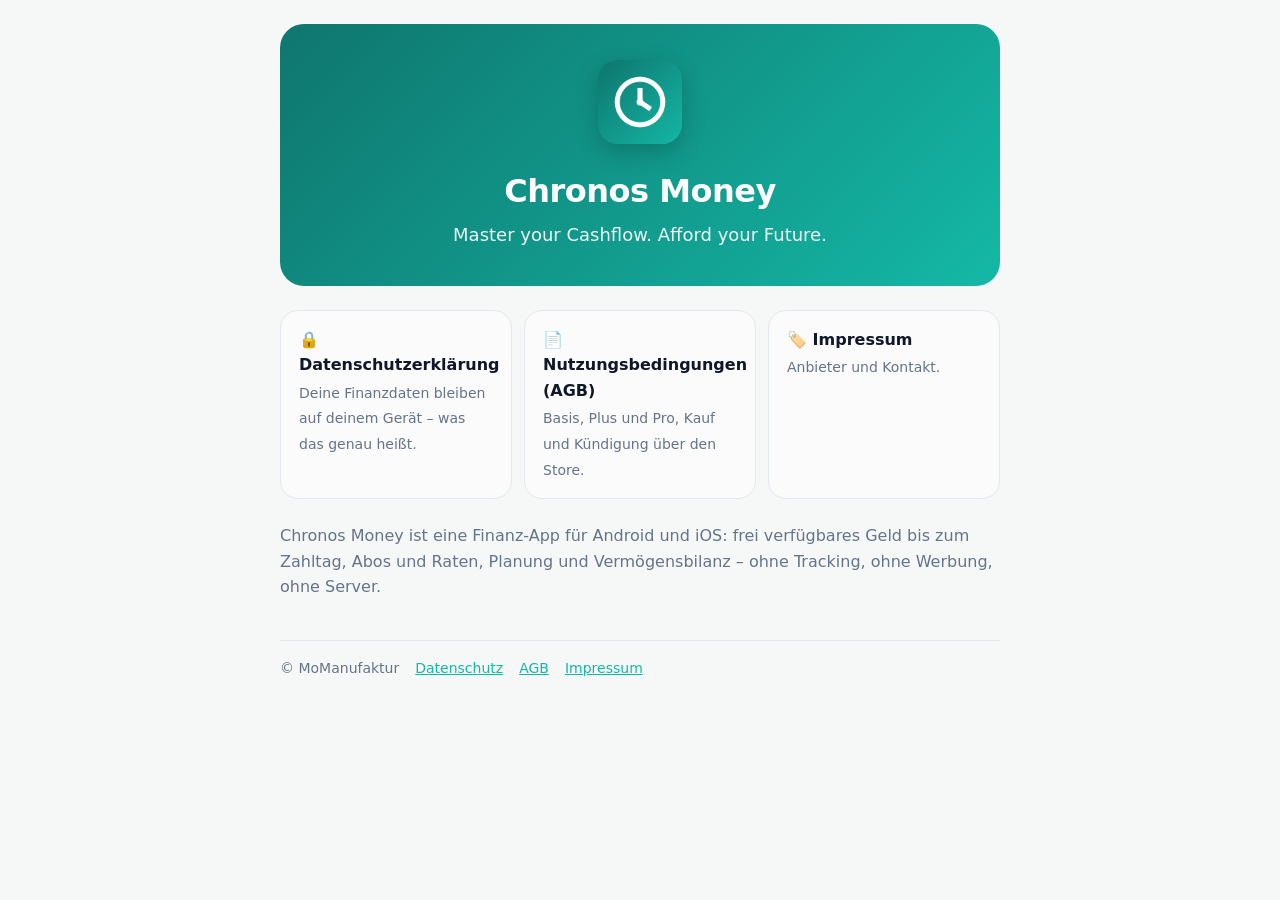
==== index.html @ 9bfb9882 "Rechtstexte für Chronos Money: Datenschutz, AGB, Impressum Co-Authored-By: Claude Opus 5.5 <noreply@" ====
<!doctype html>
<html lang="de">
<head>
<meta charset="utf-8">
<meta name="viewport" content="width=device-width, initial-scale=1">
<title>Chronos Money – Rechtliches</title>
<meta name="description" content="Datenschutzerklärung, Nutzungsbedingungen und Impressum der App Chronos Money von MoManufaktur.">

<meta name="theme-color" content="#0f766e">
<link rel="icon" href="icons/favicon.png">
<link rel="apple-touch-icon" href="icons/apple-touch-icon.png">
<link rel="stylesheet" href="style.css">
</head>
<body>
<main class="wrap">
<section class="hero">
  <img src="icons/icon-512.png" alt="Chronos Money Logo">
  <h1>Chronos Money</h1>
  <p>Master your Cashflow. Afford your Future.</p>
</section>
<div class="grid">
  <a class="card linkcard" href="datenschutz.html"><b>🔒 Datenschutzerklärung</b><span>Deine Finanzdaten bleiben auf deinem Gerät – was das genau heißt.</span></a>
  <a class="card linkcard" href="agb.html"><b>📄 Nutzungsbedingungen (AGB)</b><span>Basis, Plus und Pro, Kauf und Kündigung über den Store.</span></a>
  <a class="card linkcard" href="impressum.html"><b>🏷️ Impressum</b><span>Anbieter und Kontakt.</span></a>
</div>
<p class="muted">Chronos Money ist eine Finanz-App für Android und iOS: frei verfügbares Geld bis zum Zahltag, Abos und Raten, Planung und Vermögensbilanz – ohne Tracking, ohne Werbung, ohne Server.</p>
<footer><span>© MoManufaktur</span><a href="datenschutz.html">Datenschutz</a><a href="agb.html">AGB</a><a href="impressum.html">Impressum</a></footer>
</main>
</body>
</html>
---- style.css ----
:root{--ink:#0f172a;--muted:#64748b;--line:#e2e8f0;--bg:#f6f8f7;--accent:#0f766e;--accent2:#14b8a6;--soft:#e6f4f1}
@media (prefers-color-scheme:dark){:root{--ink:#e5e7eb;--muted:#94a3b8;--line:#1f2a2a;--bg:#0b1312;--soft:#12302c}}
*{box-sizing:border-box}html{-webkit-text-size-adjust:100%}
body{margin:0;font:16px/1.6 system-ui,-apple-system,"Segoe UI",Roboto,Helvetica,Arial,sans-serif;color:var(--ink);background:var(--bg)}
a{color:var(--accent2)}a:hover{text-decoration:none}
.wrap{max-width:760px;margin:0 auto;padding:24px 20px 48px}
header.top{display:flex;align-items:center;gap:10px;padding:14px 20px;max-width:760px;margin:0 auto}
header.top img{width:32px;height:32px;border-radius:8px}header.top a{color:var(--ink);text-decoration:none;font-weight:700}
.hero{background:linear-gradient(135deg,#0f766e,#14b8a6);color:#fff;border-radius:24px;padding:36px 28px;text-align:center}
.hero img{width:84px;height:84px;border-radius:20px;box-shadow:0 8px 24px rgba(0,0,0,.2)}
.hero h1{margin:14px 0 4px;font-size:32px;letter-spacing:-.5px}.hero p{margin:0;opacity:.92;font-size:18px}
.btns{display:flex;flex-wrap:wrap;gap:10px;justify-content:center;margin-top:22px}
.btn{display:inline-block;padding:13px 22px;border-radius:14px;background:#fff;color:#0f766e;font-weight:700;text-decoration:none}
.btn.alt{background:rgba(255,255,255,.16);color:#fff;border:1px solid rgba(255,255,255,.4)}
.grid{display:grid;grid-template-columns:repeat(auto-fit,minmax(200px,1fr));gap:12px;margin:24px 0}
.card{background:color-mix(in srgb,var(--bg) 60%,#fff 40%);border:1px solid var(--line);border-radius:18px;padding:16px 18px}
@media (prefers-color-scheme:dark){.card{background:#101b1a}}
.card b{display:block;margin-bottom:2px}.card span{color:var(--muted);font-size:14px}
.shots{display:flex;gap:12px;overflow-x:auto;padding:4px 2px 12px;scroll-snap-type:x mandatory}
.shots img{width:200px;border-radius:16px;scroll-snap-align:start;box-shadow:0 4px 16px rgba(0,0,0,.12)}
h2{font-size:22px;margin:32px 0 8px}h3{font-size:17px;margin:22px 0 4px}
.legal h1{font-size:28px;margin:8px 0 4px}.legal p,.legal li{color:var(--ink)}.muted{color:var(--muted)}
.todo{background:#fef3c7;color:#92400e;border-radius:6px;padding:0 6px;font-weight:600}
.note{background:var(--soft);border-radius:14px;padding:12px 16px;margin:16px 0}
footer{border-top:1px solid var(--line);margin-top:40px;padding-top:16px;font-size:14px;color:var(--muted);display:flex;gap:16px;flex-wrap:wrap}
ol.steps{padding-left:20px}ol.steps li{margin:4px 0}
.linkcard{text-decoration:none;color:inherit;display:block}.linkcard:hover{border-color:var(--accent2)}
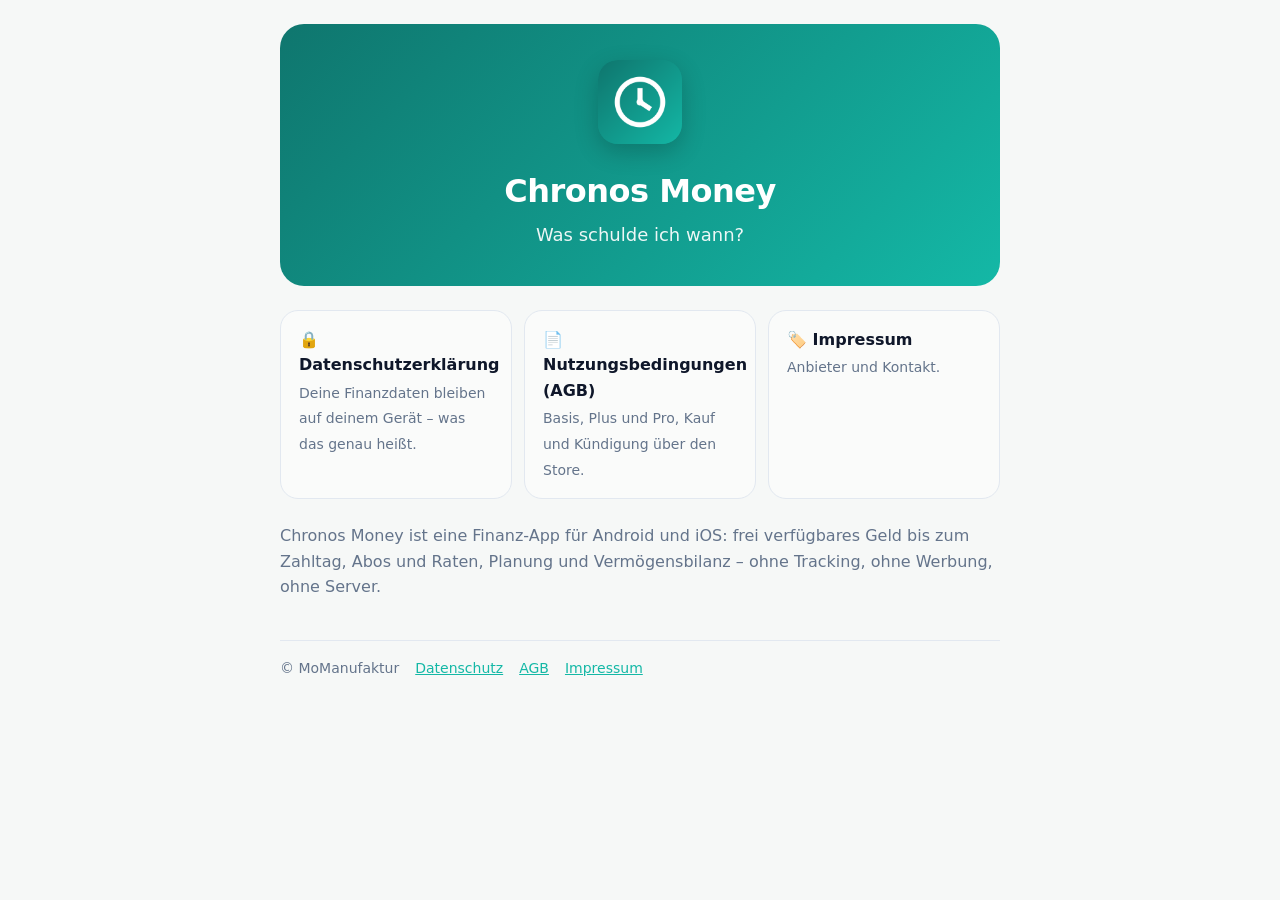
==== commit 0558d14a: "Slogan: Was schulde ich wann? Co-Authored-By: Claude Opus 5.5 <noreply@anthropic.com> Claude-Session" ====
--- a/index.html
+++ b/index.html
@@ -16,7 +16,7 @@
 <section class="hero">
   <img src="icons/icon-512.png" alt="Chronos Money Logo">
   <h1>Chronos Money</h1>
-  <p>Master your Cashflow. Afford your Future.</p>
+  <p>Was schulde ich wann?</p>
 </section>
 <div class="grid">
   <a class="card linkcard" href="datenschutz.html"><b>🔒 Datenschutzerklärung</b><span>Deine Finanzdaten bleiben auf deinem Gerät – was das genau heißt.</span></a>
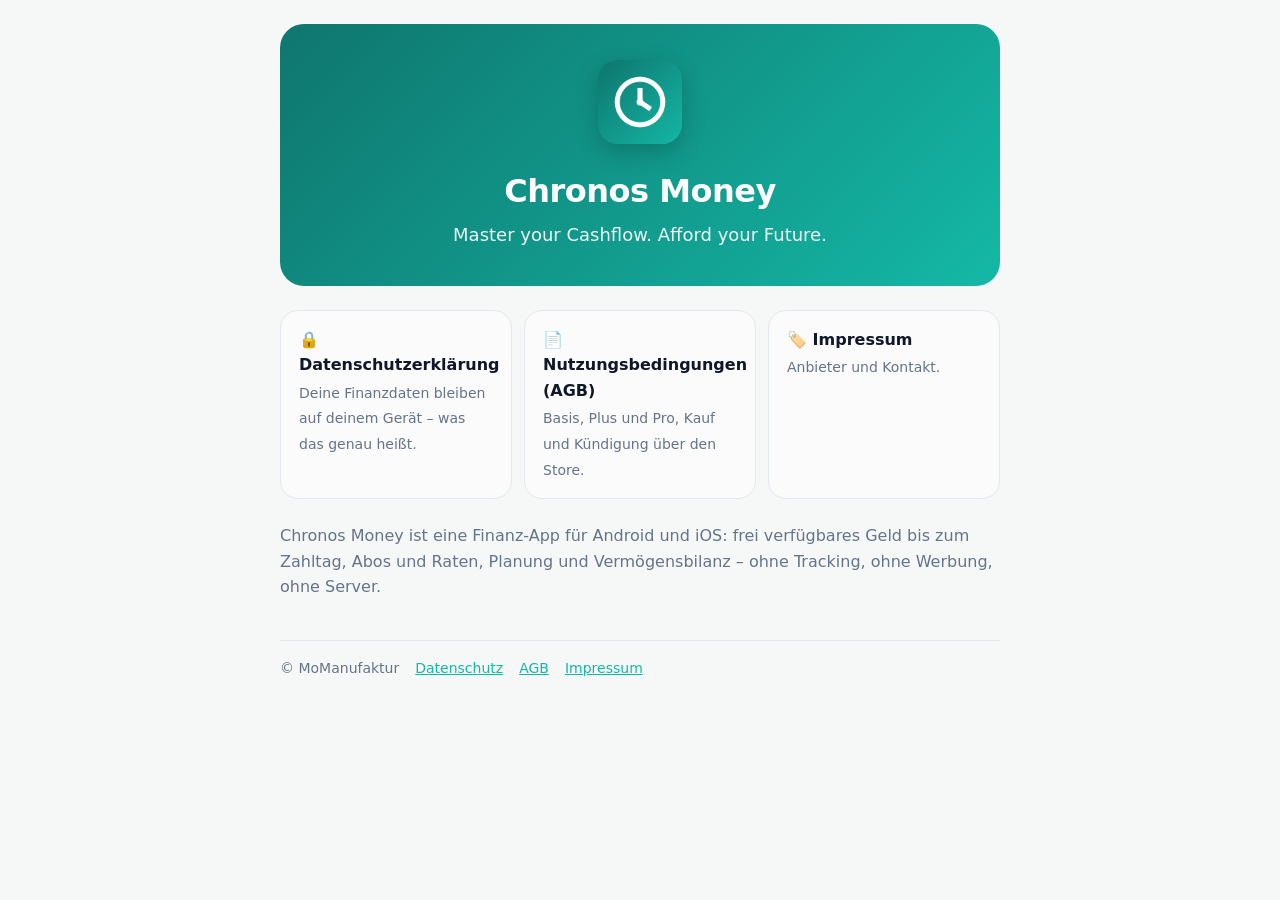
==== commit fb6e93f4: "Slogan: Master your Cashflow. Afford your Future. Co-Authored-By: Claude Opus 5.5 <noreply@anthropic" ====
--- a/index.html
+++ b/index.html
@@ -16,7 +16,7 @@
 <section class="hero">
   <img src="icons/icon-512.png" alt="Chronos Money Logo">
   <h1>Chronos Money</h1>
-  <p>Was schulde ich wann?</p>
+  <p>Master your Cashflow. Afford your Future.</p>
 </section>
 <div class="grid">
   <a class="card linkcard" href="datenschutz.html"><b>🔒 Datenschutzerklärung</b><span>Deine Finanzdaten bleiben auf deinem Gerät – was das genau heißt.</span></a>
